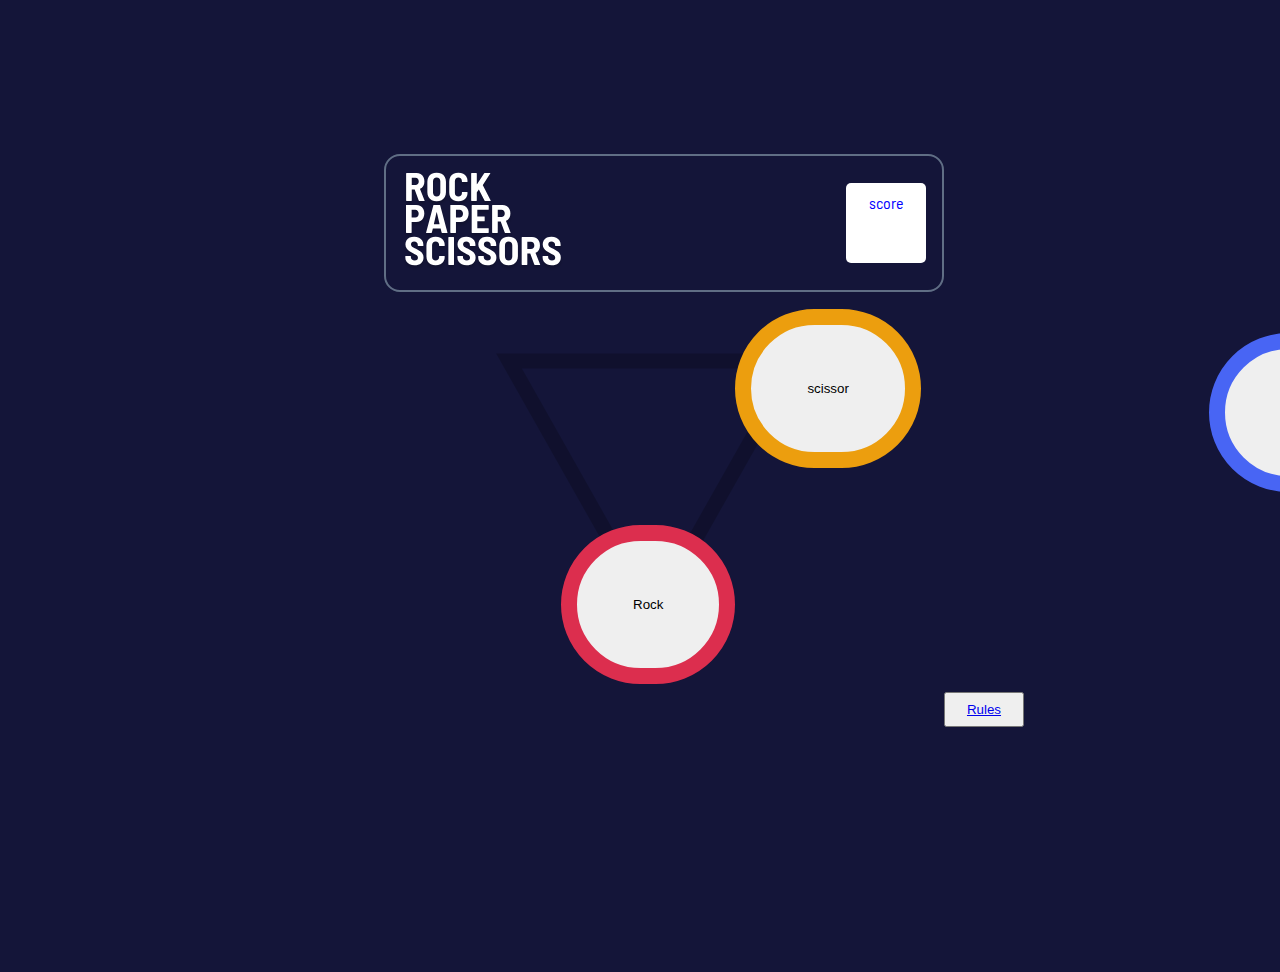
==== index.html @ 07e37950 "rps bending" ====
<!DOCTYPE html>
<html lang="en">
<head>
  <meta charset="UTF-8">
  <meta name="viewport" content="width=device-width, initial-scale=1.0"> <!-- displays site properly based on user's device -->

  <link rel="icon" type="image/png" sizes="32x32" href="./images/favicon-32x32.png">

  <link rel="stylesheet" href="./style.css">
  
  <title> Rock, Paper, Scissors</title>
  
</head>
<body>
  <div class="box">
    <div class="header">
      <div class="img">
        <img src="images/logo.svg" alt="" class="logo">
      </div>
      <div class="score">score</div>
    </div>
    <section class="triangle">
      <img src="./images/bg-triangle.svg" alt="">
      <div class="weapons">
        <button class="rock">
          Rock
        </button>
        <button class="scissor">
          scissor
        </button> 
        <button class="paper">
          paper
        </button>
      </div>
      </section>
      <div class="rules">
        <button class="rule"><a href="http://127.0.0.1:5501/index.html#">Rules</a></button>
      </div>
  </div>


  
  <script src="./script.js"></script>
</body>
</html>
---- style.css ----
@import url('https://fonts.googleapis.com/css2?family=Barlow+Semi+Condensed:wght@600;700&display=swap');

*{
  padding: 0;
  margin: 0;
  box-sizing: border-box;
}

body {
  height: 100vh;
  width: 100vw;
  font-family: 'Barlow Semi Condensed', sans-serif;
  display: flex;
    flex-direction: row;
    align-items: center;
    justify-content: center;
  background-color: hsl(237, 49%, 15%);
}


.box{
  width: 50rem;
  height: 39rem;
  padding: 1rem;
}

.header{
  margin-left: 8rem;
  width: 35rem;
  padding: 1rem;
  display: flex;
  flex-direction: row;
  align-items: center;
  justify-content: space-between;
  border: 2px   solid hsl(217, 16%, 45%);
  border-radius: 1rem;
}

.score{
  padding: 10px;
  background-color: white;height: 5rem;
  width: 5rem;
  border-radius: 5px;
  text-align: center;
  color: blue;
}

.triangle{
  margin-left: 15rem;
  height: 25rem;
  display: flex;
  flex-direction: row;
  align-items: center;
  text-align: center;
}


.weapons{
  display: flex;
  flex-direction: row;
  align-items: center;
  justify-content: space-between;
  padding: 2rem;

}




.rock{
  border: 1rem solid hsl(349, 71%, 52%);
  padding: 3.5rem;
  border-radius: 100px;
  margin-bottom: 16rem;
  margin-left: -17.5rem;
  margin-top: 30rem;
}

.paper{
  border: 1rem solid hsl(230, 89%, 62%);
    padding: 3.5rem;
    border-radius: 100px;
    margin-top: -10rem;


    
  
}


.scissor{
  border: 1rem solid hsl(39, 89%, 49%);
    padding: 3.5rem;
    border-radius: 100px;
    margin-top: -13rem;
    margin-right: 18rem;
}
 
.rules{
  text-align: end;
}
.rule{
  padding: .5rem;
  width:5rem;
}

.rule:hover{
  background-color: chartreuse;

}
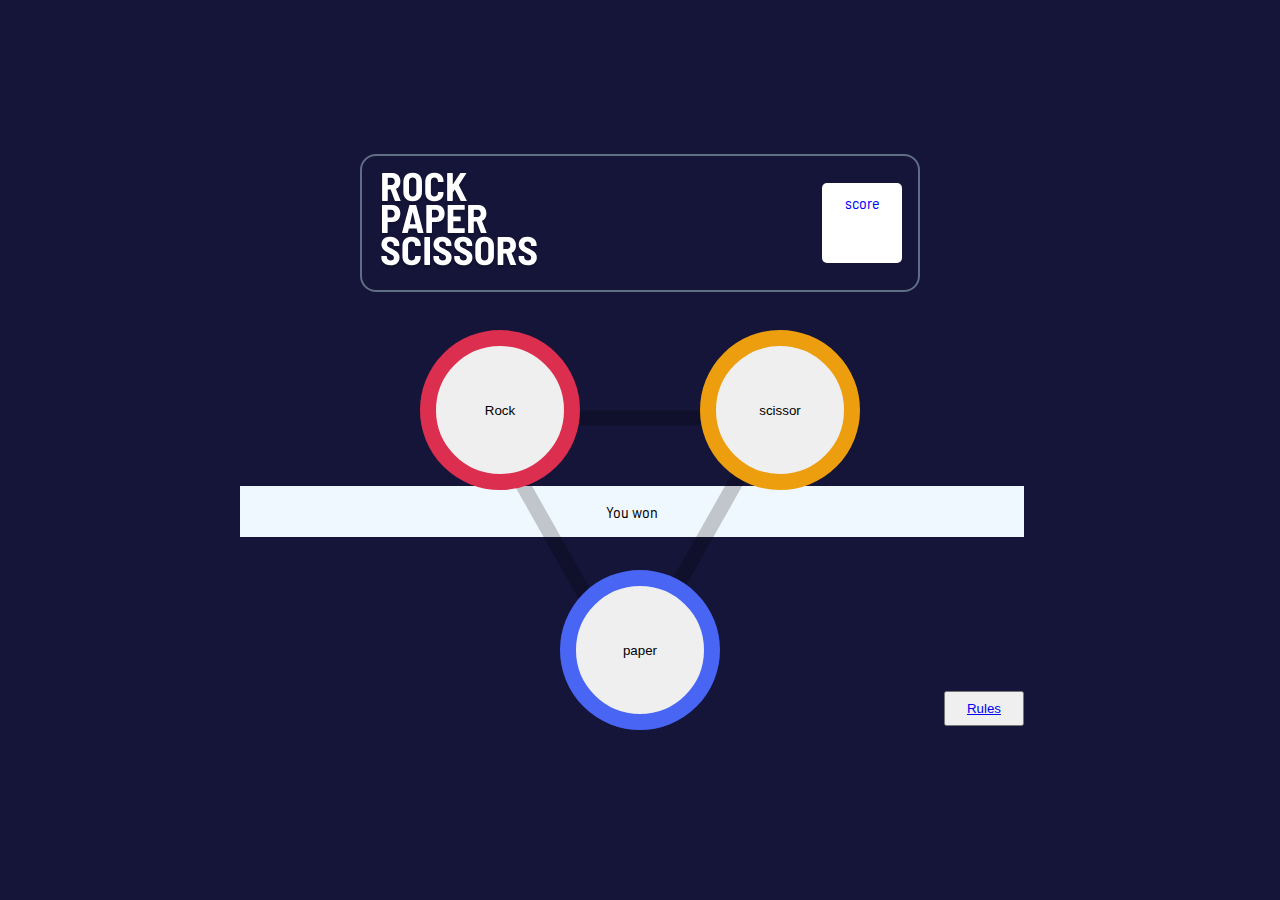
==== commit 3bd2cf50: "alteration done" ====
--- a/index.html
+++ b/index.html
@@ -1,16 +1,19 @@
 <!DOCTYPE html>
 <html lang="en">
+
 <head>
   <meta charset="UTF-8">
-  <meta name="viewport" content="width=device-width, initial-scale=1.0"> <!-- displays site properly based on user's device -->
+  <meta name="viewport" content="width=device-width, initial-scale=1.0">
+  <!-- displays site properly based on user's device -->
 
   <link rel="icon" type="image/png" sizes="32x32" href="./images/favicon-32x32.png">
 
   <link rel="stylesheet" href="./style.css">
-  
+
   <title> Rock, Paper, Scissors</title>
-  
+
 </head>
+
 <body>
   <div class="box">
     <div class="header">
@@ -18,9 +21,11 @@
         <img src="images/logo.svg" alt="" class="logo">
       </div>
       <div class="score">score</div>
-    </div>
-    <section class="triangle">
-      <img src="./images/bg-triangle.svg" alt="">
+    </div><br><br>
+    <div class="triangle">
+      <div class="triangle-image">
+        <img src="./images/bg-triangle.svg" alt="triangle-image">
+      </div>
       <div class="weapons">
         <button class="rock">
           Rock
@@ -32,14 +37,23 @@
           paper
         </button>
       </div>
-      </section>
-      <div class="rules">
+      
+  </div>
+    <div class="rules">
         <button class="rule"><a href="http://127.0.0.1:5501/index.html#">Rules</a></button>
+      </div>
+      <div class="result-container">
+        <!-- <p class="result-text user-result">Your Choice:   <span class="result">Rock</span>
+        </p> 
+        <p class="result-text comp-result">comp Choice:  <span class="result">Scissors</span>
+        </p> -->
+        <p class="game-result">You won</p>
       </div>
   </div>
 
 
-  
+
   <script src="./script.js"></script>
 </body>
+
 </html>--- a/style.css
+++ b/style.css
@@ -1,114 +1,153 @@
 @import url('https://fonts.googleapis.com/css2?family=Barlow+Semi+Condensed:wght@600;700&display=swap');
 
-*{
+* {
   padding: 0;
   margin: 0;
   box-sizing: border-box;
 }
 
 body {
-  height: 100vh;
-  width: 100vw;
+  min-height: 100vh;
   font-family: 'Barlow Semi Condensed', sans-serif;
   display: flex;
-    flex-direction: row;
-    align-items: center;
-    justify-content: center;
+  flex-direction: row;
+  align-items: center;
+  justify-content: center;
   background-color: hsl(237, 49%, 15%);
 }
 
 
-.box{
+.box {
   width: 50rem;
   height: 39rem;
   padding: 1rem;
 }
 
-.header{
-  margin-left: 8rem;
+.header {
+  /* margin-left: 8rem; */
+  margin: 0 auto;
   width: 35rem;
   padding: 1rem;
   display: flex;
   flex-direction: row;
   align-items: center;
   justify-content: space-between;
-  border: 2px   solid hsl(217, 16%, 45%);
+  border: 2px solid hsl(217, 16%, 45%);
   border-radius: 1rem;
 }
 
-.score{
+.score {
   padding: 10px;
-  background-color: white;height: 5rem;
+  background-color: white;
+  height: 5rem;
   width: 5rem;
   border-radius: 5px;
   text-align: center;
   color: blue;
 }
 
-.triangle{
-  margin-left: 15rem;
-  height: 25rem;
+.triangle {
+  width: 35rem;
+  margin: 5rem auto 0rem;
+  position: relative;
+  /* height: 25rem;
   display: flex;
   flex-direction: row;
   align-items: center;
-  text-align: center;
+  justify-content: center; */
 }
 
+.triangle-image {
+  width: 21rem;
+  margin: auto;
+}
 
-.weapons{
-  display: flex;
-  flex-direction: row;
+.weapons {
+  width: 35rem;
+  margin: auto;
+  display: grid;
+  grid-template-columns: 1fr 1fr;
+  grid-template-rows: 1fr 1fr;
   align-items: center;
-  justify-content: space-between;
-  padding: 2rem;
-
-}
+  justify-content: center;
+  justify-items: center;
+  row-gap: 5rem;
+  position: absolute;
+  top: -5rem;
+ }
 
 
 
 
-.rock{
+.rock {
+  width: 10rem;
+  height: 10rem;
   border: 1rem solid hsl(349, 71%, 52%);
-  padding: 3.5rem;
-  border-radius: 100px;
-  margin-bottom: 16rem;
-  margin-left: -17.5rem;
-  margin-top: 30rem;
+  border-radius: 50%;
+  grid-row-start: 1;
+  grid-row-end: 2;
+  grid-column-start: 1;
+  grid-column-end: 2;
 }
 
-.paper{
+.rock:hover{
+  cursor: pointer;
+}
+
+.paper {
+  width: 10rem;
+  height: 10rem;
   border: 1rem solid hsl(230, 89%, 62%);
-    padding: 3.5rem;
-    border-radius: 100px;
-    margin-top: -10rem;
+  border-radius: 50%;
+  grid-row-start: 2;
+  grid-row-end: 3;
+  grid-column-start: 1;
+  grid-column-end: 3;
+}
+
+.paper:hover {
+  cursor: pointer;
+}
+.scissor {
+  width: 10rem;
+  height: 10rem;
+  border: 1rem solid hsl(39, 89%, 49%);
+  border-radius: 50%;
+  grid-row-start: 1;
+  grid-row-end: 2;
+  grid-column-start: 2;
+  grid-column-end: 3;
+}
+
+.scissor:hover {
+  cursor: pointer;
+}
+
+.rules {
+  text-align: end;
+}
+
+.rule {
+  padding: .5rem;
+  width: 5rem;
+}
+
+.rule:hover {
+  background-color: chartreuse;
+ cursor: pointer;
+}
+
+.game-result
+{ background-color: aliceblue;
+  display: flex; 
+  flex-direction: row; 
+  align-items: center;
+  justify-content: center; 
+  margin-top: -15rem;
+  margin-left: -1rem;
+  padding: 1rem;
+  
+  
 
 
-    
-  
-}
-
-
-.scissor{
-  border: 1rem solid hsl(39, 89%, 49%);
-    padding: 3.5rem;
-    border-radius: 100px;
-    margin-top: -13rem;
-    margin-right: 18rem;
-}
- 
-.rules{
-  text-align: end;
-}
-.rule{
-  padding: .5rem;
-  width:5rem;
-}
-
-.rule:hover{
-  background-color: chartreuse;
-
-}
-
-
-
-
+}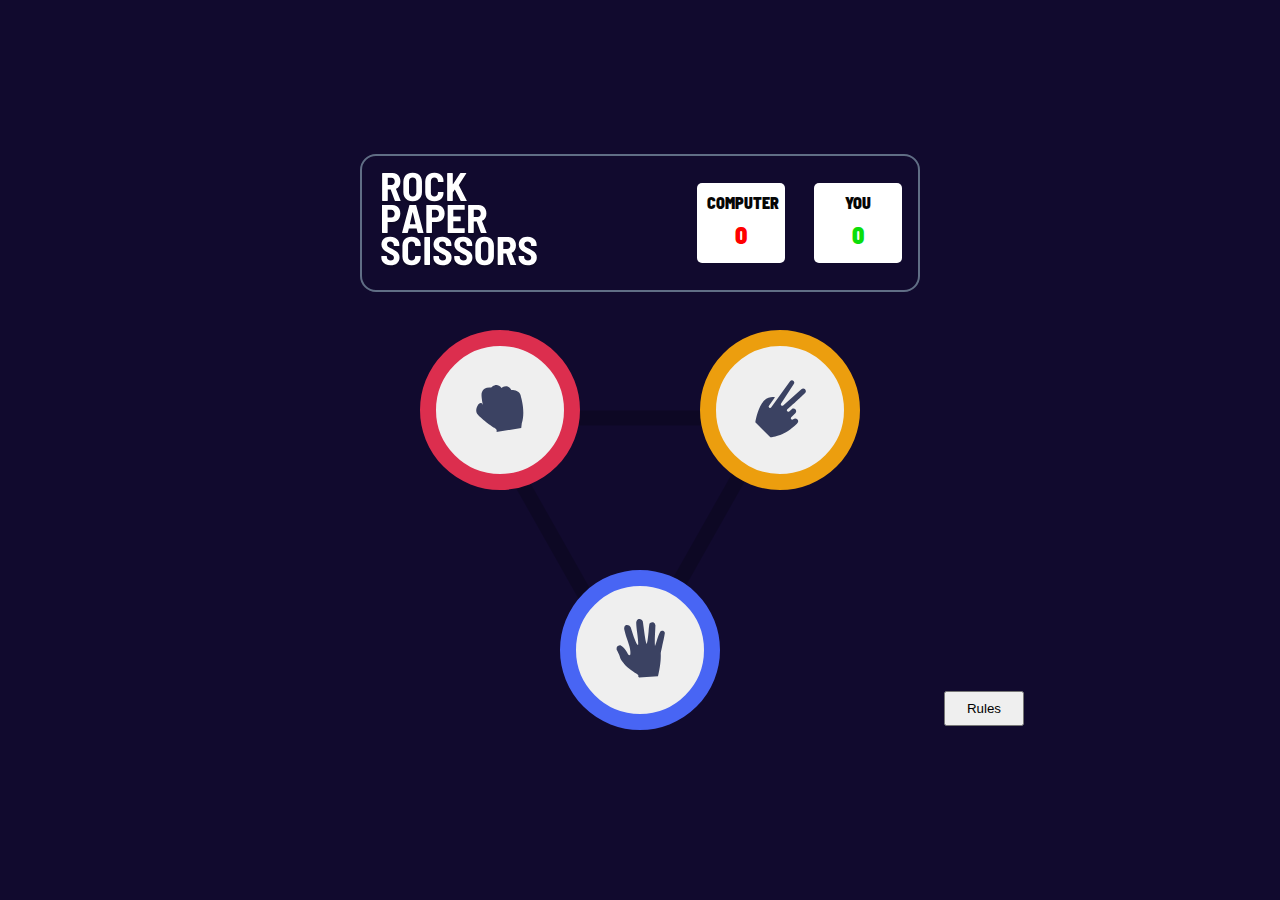
==== commit 64a31b05: "almost done" ====
--- a/index.html
+++ b/index.html
@@ -20,36 +20,64 @@
       <div class="img">
         <img src="images/logo.svg" alt="" class="logo">
       </div>
-      <div class="score">score</div>
+      <div class="score-one">COMPUTER <br> <span class="num-one">0</span></div>
+      <div class="score-two">YOU  <br>   <span class="number"> 0</span></div>
     </div><br><br>
     <div class="triangle">
       <div class="triangle-image">
         <img src="./images/bg-triangle.svg" alt="triangle-image">
       </div>
       <div class="weapons">
-        <button class="rock">
-          Rock
+        <button class="rock"
+        onclick="playGame('rock')">
+          <img src="images/icon-rock.svg" alt="" class="stone">
         </button>
-        <button class="scissor">
-          scissor
+        <button class="scissor"
+        onclick="playGame('scissors')">
+          <img src="images/icon-scissors.svg" alt="" class="scissors">
         </button> 
-        <button class="paper">
-          paper
+        <button class="paper"
+        onclick="playGame('paper')">
+          <img src="images/icon-paper.svg" alt="" class="paperr">
         </button>
       </div>
       
   </div>
     <div class="rules">
-        <button class="rule"><a href="http://127.0.0.1:5501/index.html#">Rules</a></button>
+        <button class="rule"><a >Rules</a></button>
       </div>
+
       <div class="result-container">
-        <!-- <p class="result-text user-result">Your Choice:   <span class="result">Rock</span>
+        <p class="result-text user-result">Your Choice:   <span class="result" id="userResultDisplay">Rock</span>
         </p> 
-        <p class="result-text comp-result">comp Choice:  <span class="result">Scissors</span>
-        </p> -->
-        <p class="game-result">You won</p>
+        <p class="result-text comp-result">comp Choice:  <span class="result" id="computerResultDisplay">Scissors</span>
+        </p>
       </div>
-  </div>
+      
+      <div class="game-result" id="game-result">
+        <div class="won">
+          <img src="images/won.gif" class="won-won"></img>
+        </div>
+        <div class="lost">
+          <img src="./images/lost.gif" class="lost-gif"></img>
+        </div>
+        <div class="play">
+          <button class="play-again" onclick="playAgain()">Play <br> again</button>
+        </div>
+        <!-- <div class="game-rules">
+          <div class="img">
+            <img src="images/image-rules.svg" alt="">
+          </div>
+          <div class="closee">
+            <button class="close" onclick="close()">
+              <img src="images/icon-close.svg" alt="" class="close-button">
+            </button>
+          </div> -->
+          </div>
+          
+        
+        </div>
+      </div>
 
 
 
--- a/style.css
+++ b/style.css
@@ -13,7 +13,7 @@
   flex-direction: row;
   align-items: center;
   justify-content: center;
-  background-color: hsl(237, 49%, 15%);
+  background-color: hwb(252 4% 82%);
 }
 
 
@@ -36,14 +36,47 @@
   border-radius: 1rem;
 }
 
-.score {
+.score-one {
+  display: flex;
+  flex-direction: column;
+  gap: .5rem;
   padding: 10px;
   background-color: white;
   height: 5rem;
-  width: 5rem;
+  width: 5.5rem;
   border-radius: 5px;
   text-align: center;
-  color: blue;
+  color: rgb(6, 6, 6);
+  font-size: 1rem;
+  font-weight: 900;
+  margin-left: 8rem;
+}
+
+
+.score-two {
+  display: flex;
+  flex-direction: column;
+  gap: .5rem;
+  padding: 10px;
+  background-color: white;
+  height: 5rem;
+  width: 5.5rem;
+  border-radius: 5px;
+  text-align: center;
+  color: rgb(6, 6, 6);
+  font-size: 1rem;
+  font-weight: 900;
+}
+
+.num-one {
+  color: red;
+  font-size: 1.5rem;
+  font-weight: 900;
+}
+
+.number {
+  font-size: 1.5rem;
+  color: rgb(11, 222, 11);
 }
 
 .triangle {
@@ -74,7 +107,7 @@
   row-gap: 5rem;
   position: absolute;
   top: -5rem;
- }
+}
 
 
 
@@ -90,7 +123,7 @@
   grid-column-end: 2;
 }
 
-.rock:hover{
+.rock:hover {
   cursor: pointer;
 }
 
@@ -108,6 +141,7 @@
 .paper:hover {
   cursor: pointer;
 }
+
 .scissor {
   width: 10rem;
   height: 10rem;
@@ -134,20 +168,97 @@
 
 .rule:hover {
   background-color: chartreuse;
- cursor: pointer;
-}
-
-.game-result
-{ background-color: aliceblue;
-  display: flex; 
-  flex-direction: row; 
-  align-items: center;
-  justify-content: center; 
-  margin-top: -15rem;
-  margin-left: -1rem;
+  cursor: pointer;
+}
+
+
+.result-container {
+  color: aliceblue;
+  width: 15rem;
+  /* text-align: start; */
+  display: flex;
+  flex-direction: column;
+  gap: 1rem;
+  font-size: 1rem;
+  position: absolute;
+  top: 20rem;
+  left: 4rem;
+  display: none;
+}
+
+.result {
+  font-weight: 900;
+  font-size: 1.5rem;
+  text-transform: uppercase;
+}
+
+.game-result {
+  display: flex;
+  flex-direction: column;
+  justify-content: center;
+  align-items: center;
+  position: absolute;
+  top: 50%;
+  left: 50%;
+  transform: translate(-50%, -50%);
+  /* display: none; */
+}
+
+.won {
+  position: relative;
+  top: 0;
+  display: none;
+}
+
+.lost {
+  position: relative;
+  top: 0;
+  display: none;
+
+}
+
+.play-again {
+  display: flex;
+  flex-direction: column;
+  align-items: center;
+  justify-content: center;
   padding: 1rem;
+  border: 5px solid cornflowerblue;
+  border-radius: 2rem;
+  font-weight: 300;
+  height: 4rem;
+  width: 4rem;
+  display: none; 
+  background-color: black;
+  color: white;
+}
+
+.play-again:hover{
+  background-color: cornflowerblue;
+  cursor: pointer;
+}
+
+/* .game-rules{
+  background-color: rgb(5, 11, 43);
+  height: 30rem; 
+  width: 30rem;
+  display: flex;
+  flex-direction: column;
+  align-items: center;
+  justify-content: center;
+  border: 10px solid rgb(73, 72, 72);
+  border-radius: 1rem;
+  gap: 2rem;
+  display: n;
   
   
-
-
-}+}
+
+.img{
+  margin-top: 8.5rem;
+}
+
+.close{
+  margin-top: -3rem;
+  
+}  */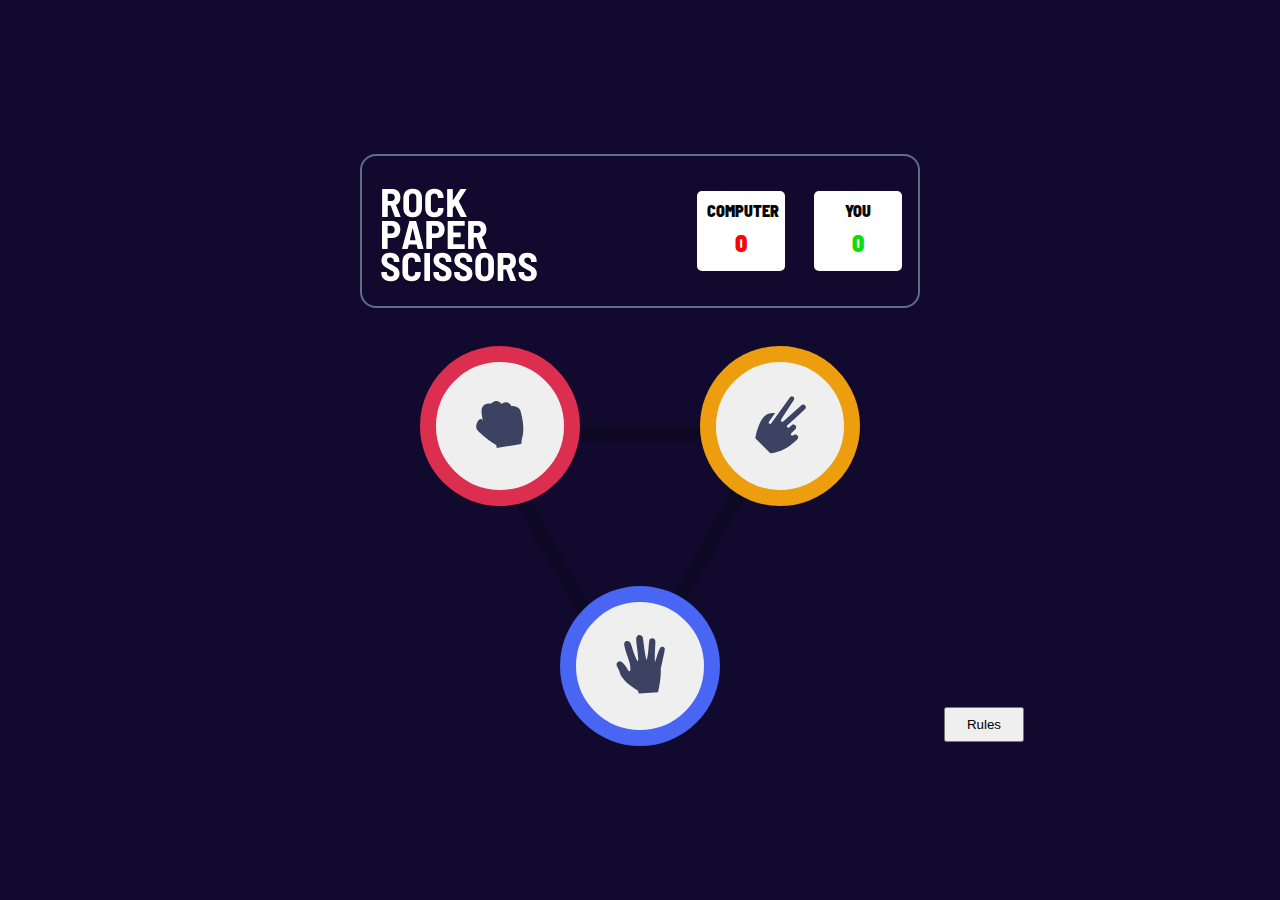
==== commit c40341e4: "completed" ====
--- a/index.html
+++ b/index.html
@@ -4,7 +4,6 @@
 <head>
   <meta charset="UTF-8">
   <meta name="viewport" content="width=device-width, initial-scale=1.0">
-  <!-- displays site properly based on user's device -->
 
   <link rel="icon" type="image/png" sizes="32x32" href="./images/favicon-32x32.png">
 
@@ -64,15 +63,7 @@
         <div class="play">
           <button class="play-again" onclick="playAgain()">Play <br> again</button>
         </div>
-        <!-- <div class="game-rules">
-          <div class="img">
-            <img src="images/image-rules.svg" alt="">
-          </div>
-          <div class="closee">
-            <button class="close" onclick="close()">
-              <img src="images/icon-close.svg" alt="" class="close-button">
-            </button>
-          </div> -->
+        
           </div>
           
         
--- a/style.css
+++ b/style.css
@@ -24,7 +24,6 @@
 }
 
 .header {
-  /* margin-left: 8rem; */
   margin: 0 auto;
   width: 35rem;
   padding: 1rem;
@@ -83,12 +82,7 @@
   width: 35rem;
   margin: 5rem auto 0rem;
   position: relative;
-  /* height: 25rem;
-  display: flex;
-  flex-direction: row;
-  align-items: center;
-  justify-content: center; */
-}
+  }
 
 .triangle-image {
   width: 21rem;
@@ -175,7 +169,6 @@
 .result-container {
   color: aliceblue;
   width: 15rem;
-  /* text-align: start; */
   display: flex;
   flex-direction: column;
   gap: 1rem;
@@ -201,7 +194,7 @@
   top: 50%;
   left: 50%;
   transform: translate(-50%, -50%);
-  /* display: none; */
+ 
 }
 
 .won {
@@ -224,10 +217,10 @@
   justify-content: center;
   padding: 1rem;
   border: 5px solid cornflowerblue;
-  border-radius: 2rem;
+  border-radius: 1rem;
   font-weight: 300;
   height: 4rem;
-  width: 4rem;
+  width: 8rem;
   display: none; 
   background-color: black;
   color: white;
@@ -238,7 +231,7 @@
   cursor: pointer;
 }
 
-/* .game-rules{
+.game-rules{
   background-color: rgb(5, 11, 43);
   height: 30rem; 
   width: 30rem;
@@ -249,16 +242,11 @@
   border: 10px solid rgb(73, 72, 72);
   border-radius: 1rem;
   gap: 2rem;
-  display: n;
   
   
+  
 }
 
 .img{
-  margin-top: 8.5rem;
-}
-
-.close{
-  margin-top: -3rem;
-  
-}  */+  margin-top: 1rem;
+}
